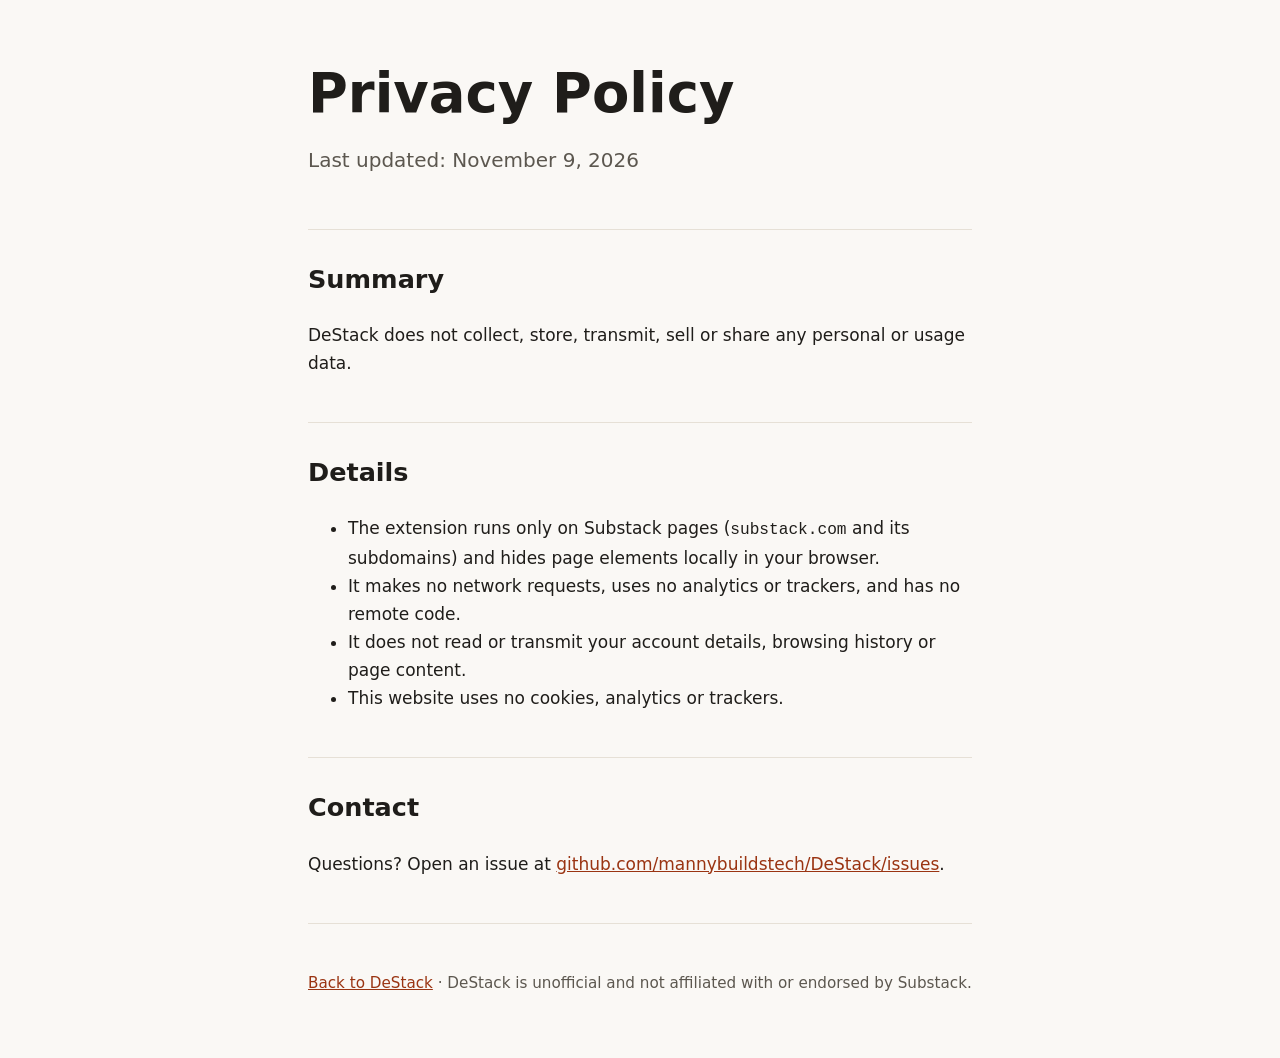
==== docs/privacy.html @ 92e854ba "Add static landing page and privacy policy for GitHub Pages Co-authored-by: Copilot App <223556219+C" ====
<!doctype html>
<html lang="en">
<head>
<meta charset="utf-8">
<meta name="viewport" content="width=device-width,initial-scale=1">
<title>DeStack Privacy Policy</title>
<meta name="description" content="DeStack collects no data.">
<link rel="stylesheet" href="style.css">
</head>
<body>
<div class="wrap">
<header>
<h1>Privacy Policy</h1>
<p class="lead">Last updated: November 9, 2026</p>
</header>
<main>
<section>
<h2>Summary</h2>
<p>DeStack does not collect, store, transmit, sell or share any personal or usage data.</p>
</section>
<section>
<h2>Details</h2>
<ul>
<li>The extension runs only on Substack pages (<code>substack.com</code> and its subdomains) and hides page elements locally in your browser.</li>
<li>It makes no network requests, uses no analytics or trackers, and has no remote code.</li>
<li>It does not read or transmit your account details, browsing history or page content.</li>
<li>This website uses no cookies, analytics or trackers.</li>
</ul>
</section>
<section>
<h2>Contact</h2>
<p>Questions? Open an issue at <a href="https://github.com/mannybuildstech/DeStack/issues">github.com/mannybuildstech/DeStack/issues</a>.</p>
</section>
</main>
<footer>
<p><a href="./">Back to DeStack</a> · DeStack is unofficial and not affiliated with or endorsed by Substack.</p>
</footer>
</div>
</body>
</html>
---- docs/style.css ----
:root{--bg:#faf8f5;--fg:#1f1d1a;--muted:#5c574f;--accent:#9a3412;--card:#fff;--line:#e6e0d6}
@media (prefers-color-scheme:dark){:root{--bg:#161513;--fg:#f0ece6;--muted:#a8a197;--accent:#fb923c;--card:#201e1b;--line:#33302b}}
*{box-sizing:border-box}
body{margin:0;background:var(--bg);color:var(--fg);font:1.0625rem/1.65 system-ui,-apple-system,"Segoe UI",sans-serif}
.wrap{max-width:44rem;margin:0 auto;padding:0 1.25rem}
a{color:var(--accent)}
a:focus-visible{outline:3px solid var(--accent);outline-offset:2px}
.skip{position:absolute;left:-999px}.skip:focus{left:1rem;top:1rem;background:var(--card);padding:.5rem;z-index:9}
header{padding:4rem 0 2rem}
h1{font-size:clamp(2.2rem,7vw,3.4rem);margin:0 0 .5rem;line-height:1.1}
h2{margin-top:0}
.lead{font-size:1.25rem;color:var(--muted)}
section{padding:1.75rem 0;border-top:1px solid var(--line)}
.btn{display:inline-block;padding:.7rem 1.2rem;border-radius:.5rem;font-weight:600;text-decoration:none;border:2px solid var(--accent);margin:.25rem .5rem .25rem 0}
.btn.primary{background:var(--accent);color:var(--bg)}
.btn.soon{opacity:.75;cursor:not-allowed;border-style:dashed;color:var(--fg)}
pre{background:var(--card);border:1px solid var(--line);padding:1rem;border-radius:.5rem;overflow-x:auto}
code{font-family:ui-monospace,Menlo,monospace;font-size:.95em}
ol li{margin:.4rem 0}
footer{padding:2rem 0 3rem;color:var(--muted);font-size:.95rem;border-top:1px solid var(--line)}
.note{background:var(--card);border:1px solid var(--line);border-radius:.5rem;padding:.75rem 1rem}
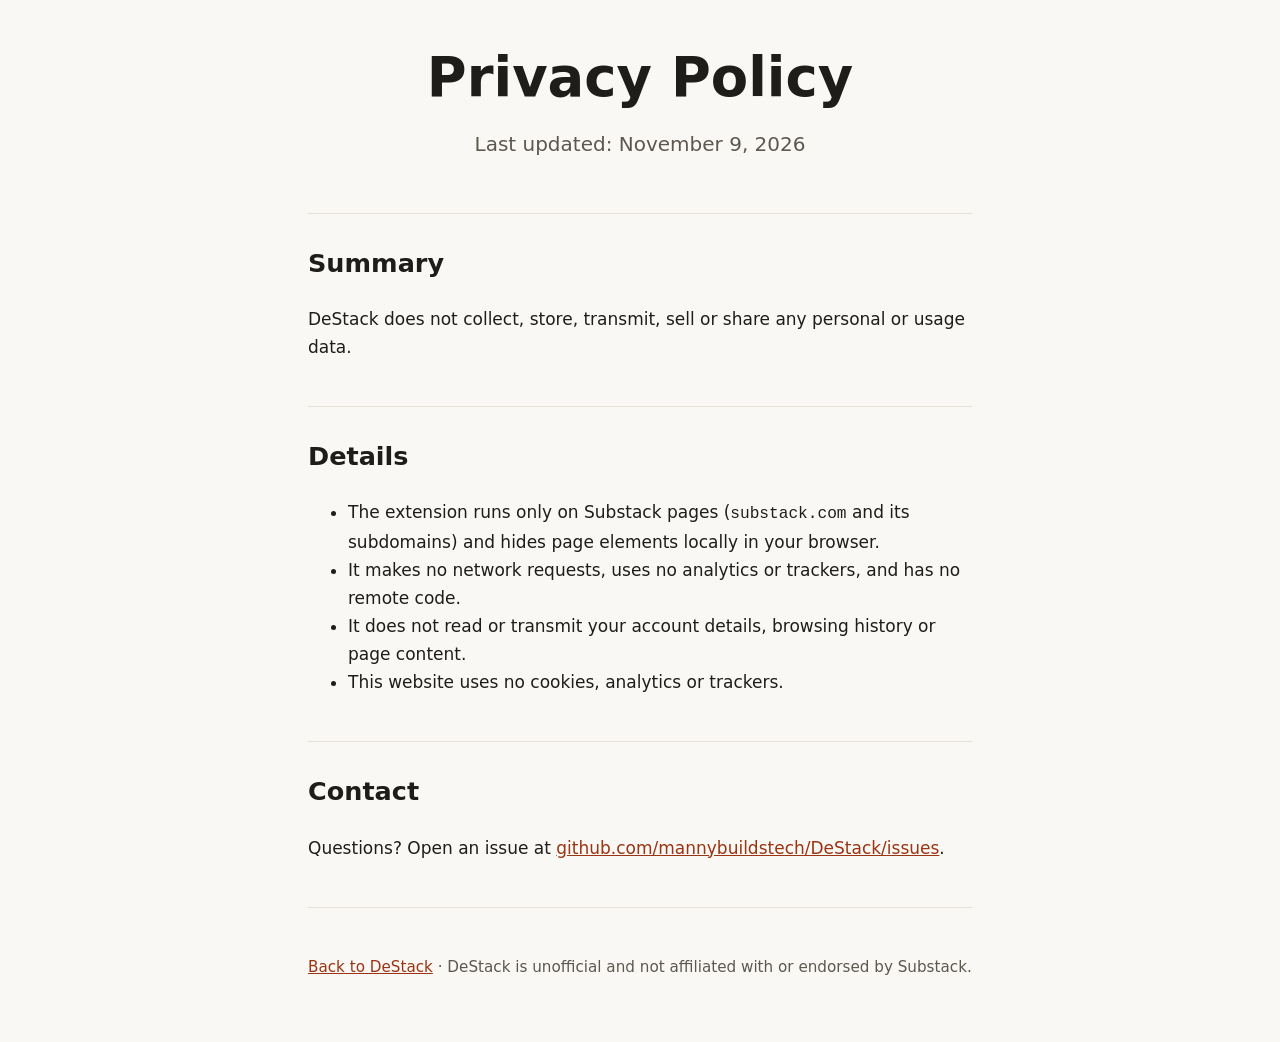
==== commit ab82ca01: "Landing page: logo in hero, tagline, favicon Co-authored-by: Copilot App <223556219+Copilot@users.no" ====
--- a/docs/privacy.html
+++ b/docs/privacy.html
@@ -5,6 +5,7 @@
 <meta name="viewport" content="width=device-width,initial-scale=1">
 <title>DeStack Privacy Policy</title>
 <meta name="description" content="DeStack collects no data.">
+<link rel="icon" type="image/png" href="favicon.png">
 <link rel="stylesheet" href="style.css">
 </head>
 <body>
--- a/docs/style.css
+++ b/docs/style.css
@@ -6,7 +6,9 @@
 a{color:var(--accent)}
 a:focus-visible{outline:3px solid var(--accent);outline-offset:2px}
 .skip{position:absolute;left:-999px}.skip:focus{left:1rem;top:1rem;background:var(--card);padding:.5rem;z-index:9}
-header{padding:4rem 0 2rem}
+header{padding:3rem 0 2rem;text-align:center}
+.logo{width:clamp(120px,32vw,176px);height:auto;border-radius:22%;margin-bottom:1rem}
+.tagline{font-size:clamp(1.4rem,5vw,2rem);font-weight:600;margin:0 0 .75rem}
 h1{font-size:clamp(2.2rem,7vw,3.4rem);margin:0 0 .5rem;line-height:1.1}
 h2{margin-top:0}
 .lead{font-size:1.25rem;color:var(--muted)}
